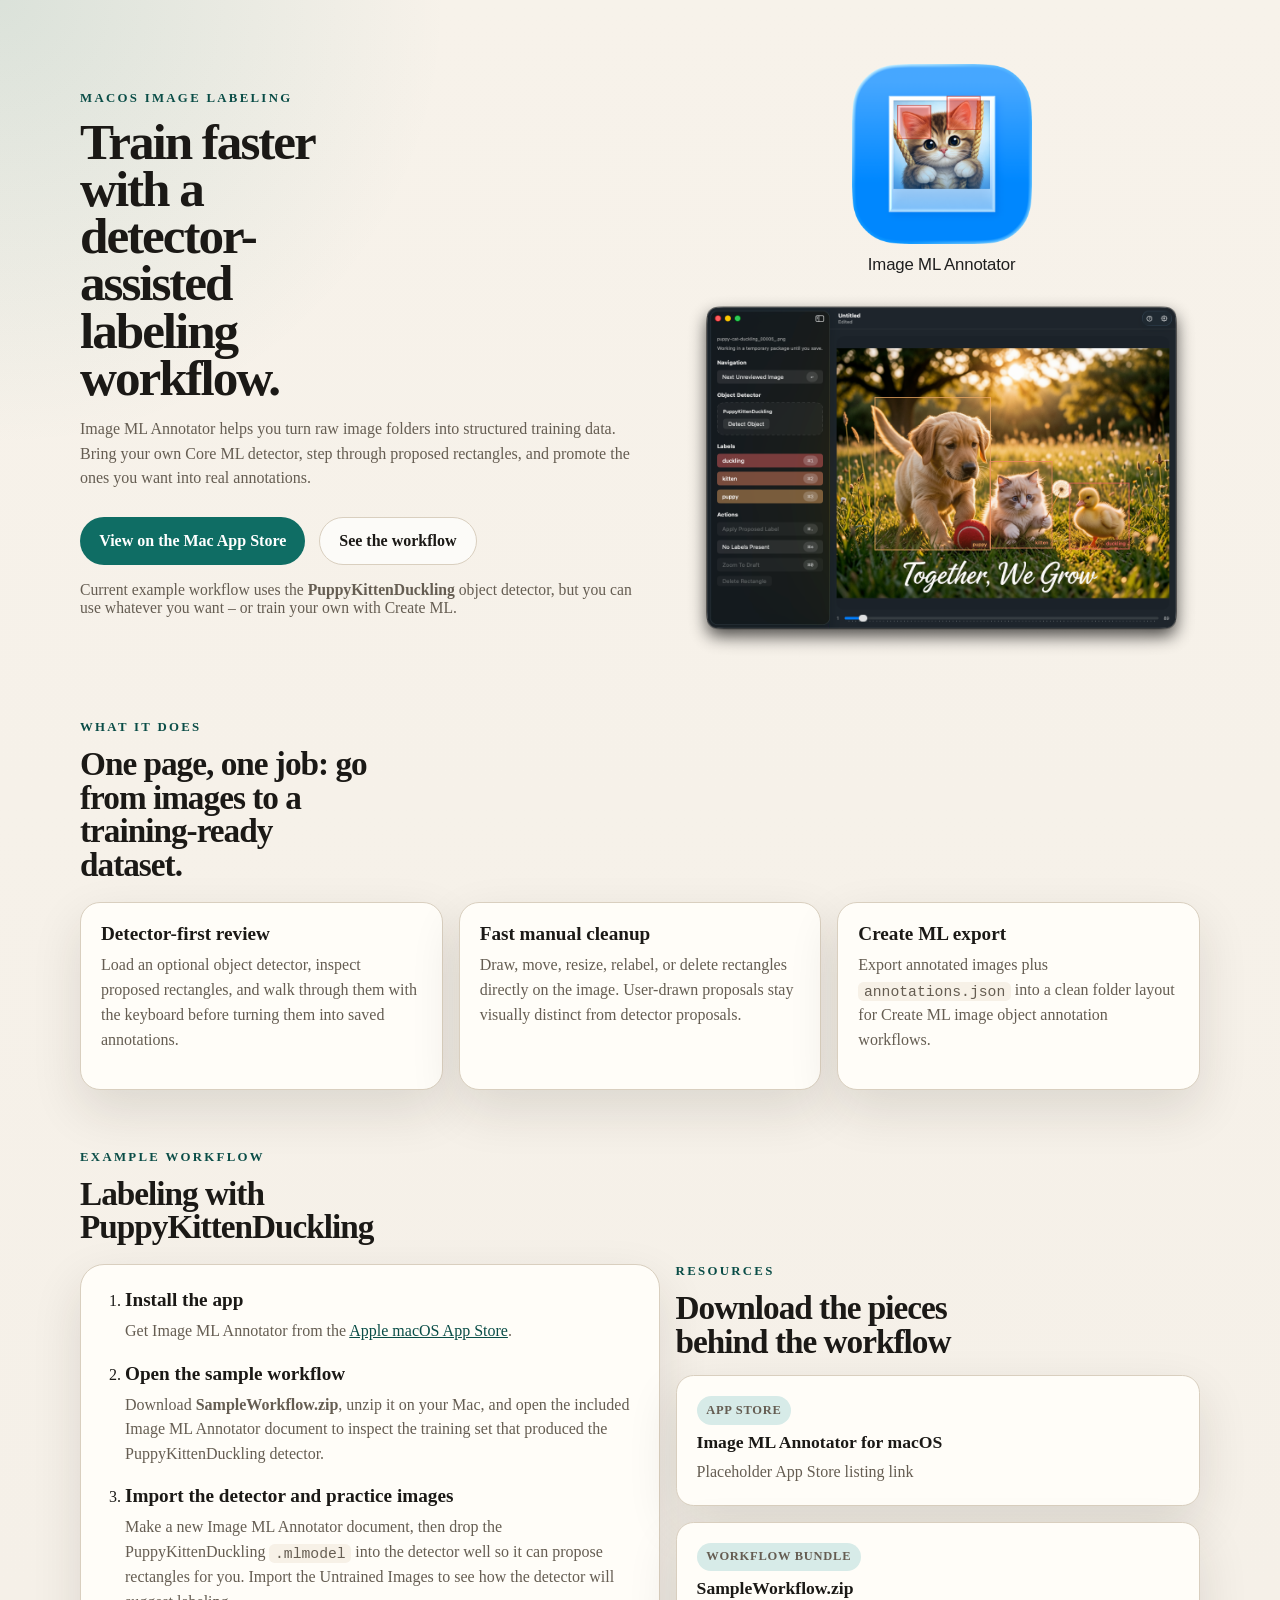
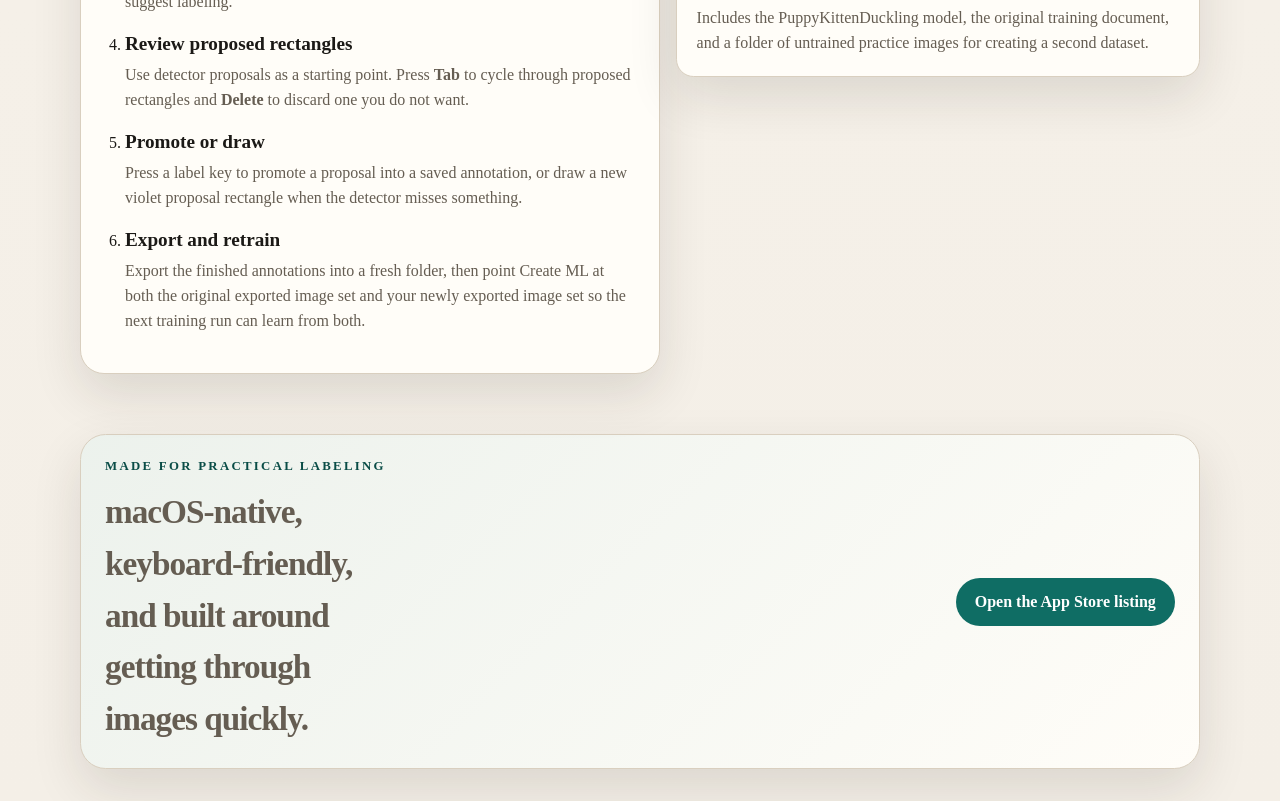
==== index.html @ 3b30fab9 "Moved to a public repository" ====
<!DOCTYPE html>
<html lang="en">
<head>
    <meta charset="utf-8">
    <meta name="viewport" content="width=device-width, initial-scale=1">
    <title>Image ML Annotator</title>
    <meta
        name="description"
        content="Image ML Annotator is a macOS app for labeling images with rectangles, assisted by an object detector."
    >
    <link rel="stylesheet" href="styles.css">
</head>
<body>
    <header class="hero">
        <div class="hero-copy">
            <p class="eyebrow">macOS image labeling</p>
            <h1>Train faster with a detector-assisted labeling workflow.</h1>
            <p class="hero-text">
                Image ML Annotator helps you turn raw image folders into structured training data.
                Bring your own Core ML detector, step through proposed rectangles, and promote the
                ones you want into real annotations.
            </p>
            <div class="hero-actions">
                <a class="button button-primary" href="https://apps.apple.com/us/" target="_blank" rel="noreferrer">
                    View on the Mac App Store
                </a>
                <a class="button button-secondary" href="#workflow">
                    See the workflow
                </a>
            </div>
            <p class="hero-note">
                Current example workflow uses the <strong>PuppyKittenDuckling</strong> object detector, but you can use whatever you want – or train your own with Create ML.
            </p>
        </div>
        <div class="hero-art">
            <div class="icon-frame">
                <img src="img/appicon.png" alt="Image ML Annotator app icon" class="app-icon">
                <p class="finder-caption">Image ML Annotator</p>
            </div>
            <div class="screenshot-frame">
                <img src="img/screenshot1.png" alt="Image ML Annotator main window" class="hero-screenshot">
            </div>
        </div>
    </header>

    <main>
        <section class="section section-intro">
            <div class="section-heading">
                <p class="eyebrow">What it does</p>
                <h2>One page, one job: go from images to a training-ready dataset.</h2>
            </div>
            <div class="feature-grid">
                <article class="feature-card">
                    <h3>Detector-first review</h3>
                    <p>
                        Load an optional object detector, inspect proposed rectangles, and walk through them
                        with the keyboard before turning them into saved annotations.
                    </p>
                </article>
                <article class="feature-card">
                    <h3>Fast manual cleanup</h3>
                    <p>
                        Draw, move, resize, relabel, or delete rectangles directly on the image.
                        User-drawn proposals stay visually distinct from detector proposals.
                    </p>
                </article>
                <article class="feature-card">
                    <h3>Create ML export</h3>
                    <p>
                        Export annotated images plus <code>annotations.json</code> into a clean folder
                        layout for Create ML image object annotation workflows.
                    </p>
                </article>
            </div>
        </section>

        <section id="workflow" class="section workflow-section">
            <div class="section-heading">
                <p class="eyebrow">Example Workflow</p>
                <h2>Labeling with PuppyKittenDuckling</h2>
            </div>
            <div class="workflow-layout">
                <ol class="workflow-steps">
                    <li>
                        <h3>Install the app</h3>
                        <p>
                            Get Image ML Annotator from the
                            <a href="https://apps.apple.com/us/" target="_blank" rel="noreferrer">Apple macOS App Store</a>.
                        </p>
                    </li>
                    <li>
                        <h3>Open the sample workflow</h3>
                        <p>
                            Download <strong>SampleWorkflow.zip</strong>, unzip it on your Mac, and open the included
                            Image ML Annotator document to inspect the training set that produced the
                            PuppyKittenDuckling detector.
                        </p>
                    </li>
                    <li>
                        <h3>Import the detector and practice images</h3>
                        <p>
                            Make a new Image ML Annotator document, then drop the
                            PuppyKittenDuckling <code>.mlmodel</code> into the detector well so it can propose
                            rectangles for you. Import the Untrained Images to see how the detector
                            will suggest labeling.
                        </p>
                    </li>
                    <li>
                        <h3>Review proposed rectangles</h3>
                        <p>
                            Use detector proposals as a starting point. Press <strong>Tab</strong> to cycle
                            through proposed rectangles and <strong>Delete</strong> to discard one you do not want.
                        </p>
                    </li>
                    <li>
                        <h3>Promote or draw</h3>
                        <p>
                            Press a label key to promote a proposal into a saved annotation, or draw a
                            new violet proposal rectangle when the detector misses something.
                        </p>
                    </li>
                    <li>
                        <h3>Export and retrain</h3>
                        <p>
                            Export the finished annotations into a fresh folder, then point Create ML at
                            both the original exported image set and your newly exported image set so the
                            next training run can learn from both.
                        </p>
                    </li>
                </ol>
                <aside class="workflow-resources">
                    <div class="section-heading compact-heading">
                        <p class="eyebrow">Resources</p>
                        <h2>Download the pieces behind the workflow</h2>
                    </div>
                    <div class="resource-grid">
                        <a class="resource-card" href="https://apps.apple.com/us/" target="_blank" rel="noreferrer">
                            <span class="resource-type">App Store</span>
                            <strong>Image ML Annotator for macOS</strong>
                            <span>Placeholder App Store listing link</span>
                        </a>
                        <a class="resource-card" href="resources/SampleWorkflow.zip">
                            <span class="resource-type">Workflow Bundle</span>
                            <strong>SampleWorkflow.zip</strong>
                            <span>
                                Includes the PuppyKittenDuckling model, the original training document, and a
                                folder of untrained practice images for creating a second dataset.
                            </span>
                        </a>
                    </div>
                </aside>
            </div>
        </section>

        <section class="section callout-section">
            <div class="callout">
                <div>
                    <p class="eyebrow">Made for practical labeling</p>
                    <h2>macOS-native, keyboard-friendly, and built around getting through images quickly.</h2>
                </div>
                <a class="button button-primary" href="https://apps.apple.com/us/" target="_blank" rel="noreferrer">
                    Open the App Store listing
                </a>
            </div>
        </section>
    </main>
</body>
</html>
---- styles.css ----
:root {
    --bg: #f4efe7;
    --panel: #fffdf8;
    --panel-strong: #f7f1e7;
    --text: #1b1916;
    --muted: #655d52;
    --accent: #0f6d64;
    --accent-dark: #0a4d47;
    --accent-soft: #d7ebe8;
    --border: #d9cfbf;
    --shadow: 0 20px 50px rgba(43, 35, 24, 0.12);
}

* {
    box-sizing: border-box;
}

html {
    scroll-behavior: smooth;
}

body {
    margin: 0;
    font-family: Georgia, "Times New Roman", serif;
    color: var(--text);
    background:
        radial-gradient(circle at top left, rgba(15, 109, 100, 0.12), transparent 28rem),
        linear-gradient(180deg, #f7f2ea 0%, var(--bg) 100%);
}

a {
    color: var(--accent-dark);
}

main,
.hero {
    width: min(1120px, calc(100vw - 2rem));
    margin: 0 auto;
}

.hero {
    display: grid;
    grid-template-columns: 1.05fr 0.95fr;
    gap: 2rem;
    padding: 4rem 0 2rem;
    align-items: center;
}

.eyebrow {
    margin: 0 0 0.75rem;
    font-size: 0.8rem;
    font-weight: 700;
    letter-spacing: 0.18em;
    text-transform: uppercase;
    color: var(--accent-dark);
}

h1,
h2,
h3,
p {
    margin-top: 0;
}

h1 {
    font-size: clamp(2.6rem, 4vw, 4.9rem);
    line-height: 0.92;
    letter-spacing: -0.04em;
    margin-bottom: 1rem;
    max-width: 11ch;
}

h2 {
    font-size: clamp(1.8rem, 2.6vw, 3rem);
    line-height: 1.02;
    letter-spacing: -0.03em;
    margin-bottom: 0;
    max-width: 18ch;
}

h3 {
    font-size: 1.2rem;
    margin-bottom: 0.5rem;
}

.hero-text,
.feature-card p,
.workflow-steps p,
.resource-card span,
.callout h2 {
    color: var(--muted);
    line-height: 1.55;
}

.hero-actions {
    display: flex;
    gap: 0.85rem;
    flex-wrap: wrap;
    margin: 1.6rem 0 1rem;
}

.button {
    display: inline-flex;
    align-items: center;
    justify-content: center;
    min-height: 3rem;
    padding: 0 1.2rem;
    border-radius: 999px;
    text-decoration: none;
    font-weight: 700;
    transition: transform 120ms ease, background-color 120ms ease;
}

.button:hover {
    transform: translateY(-1px);
}

.button-primary {
    background: var(--accent);
    color: #fff;
}

.button-secondary {
    background: rgba(255, 255, 255, 0.7);
    color: var(--text);
    border: 1px solid var(--border);
}

.hero-note {
    font-size: 0.98rem;
    color: var(--muted);
}

.hero-art {
    display: grid;
    gap: 1rem;
}

.icon-frame {
    display: flex;
    flex-direction: column;
    align-items: center;
    justify-content: flex-start;
    width: fit-content;
    margin: 0 auto;
    background: transparent;
}

.screenshot-frame {
    display: block;
    background: transparent;
}

.placeholder-card {
    border: 2px dashed rgba(15, 109, 100, 0.4);
    background:
        linear-gradient(135deg, rgba(15, 109, 100, 0.08), rgba(255, 255, 255, 0.78)),
        var(--panel);
    border-radius: 1.5rem;
    box-shadow: var(--shadow);
    display: flex;
    align-items: center;
    justify-content: center;
    text-align: center;
    padding: 1.25rem;
    color: var(--accent-dark);
    font-weight: 700;
}

.icon-placeholder {
    min-height: 180px;
}

.app-icon {
    display: block;
    width: min(180px, 100%);
    height: auto;
    max-height: 180px;
    object-fit: contain;
}

.finder-caption {
    margin: 0.7rem 0 0;
    text-align: center;
    font-family: "SF Pro Display", "SF Pro Text", "Helvetica Neue", Helvetica, Arial, sans-serif;
    font-size: 1.05rem;
    font-weight: 500;
    letter-spacing: -0.01em;
    color: #1f1f1f;
}

.hero-screenshot {
    display: block;
    width: 100%;
    height: auto;
    max-height: 420px;
    object-fit: contain;
}

.screenshot-placeholder {
    min-height: 260px;
}

.screenshot-placeholder.wide {
    min-height: 340px;
}

.section {
    padding: 1.75rem 0 2rem;
}

.section-heading {
    margin-bottom: 1.25rem;
}

.feature-grid,
.resource-grid {
    display: grid;
    gap: 1rem;
}

.feature-grid {
    grid-template-columns: repeat(3, minmax(0, 1fr));
}

.feature-card,
.resource-card,
.callout,
.workflow-steps,
.workflow-media .placeholder-card {
    background: var(--panel);
    border: 1px solid var(--border);
    box-shadow: var(--shadow);
}

.feature-card {
    padding: 1.25rem;
    border-radius: 1.25rem;
}

.workflow-layout {
    display: grid;
    grid-template-columns: 1.05fr 0.95fr;
    gap: 1rem;
    align-items: start;
}

.workflow-steps {
    margin: 0;
    padding: 1.5rem 1.5rem 1.5rem 2.75rem;
    border-radius: 1.5rem;
}

.workflow-steps li + li {
    margin-top: 1.15rem;
}

.workflow-resources {
    display: grid;
    gap: 1rem;
}

.compact-heading {
    margin-bottom: 0;
}

.resource-grid {
    grid-template-columns: 1fr;
}

.resource-card {
    display: flex;
    flex-direction: column;
    gap: 0.45rem;
    padding: 1.25rem;
    border-radius: 1.1rem;
    text-decoration: none;
}

.resource-card strong {
    font-size: 1.1rem;
    color: var(--text);
}

.resource-type {
    display: inline-flex;
    width: fit-content;
    padding: 0.28rem 0.6rem;
    border-radius: 999px;
    background: var(--accent-soft);
    color: var(--accent-dark);
    font-size: 0.78rem;
    font-weight: 700;
    letter-spacing: 0.06em;
    text-transform: uppercase;
}

.callout {
    border-radius: 1.6rem;
    padding: 1.5rem;
    display: flex;
    align-items: center;
    justify-content: space-between;
    gap: 1rem;
    background:
        linear-gradient(135deg, rgba(15, 109, 100, 0.08), rgba(255, 253, 248, 0.98)),
        var(--panel);
}

code {
    padding: 0.1rem 0.35rem;
    border-radius: 0.35rem;
    background: var(--panel-strong);
    font-family: "SFMono-Regular", Consolas, monospace;
    font-size: 0.92em;
}

@media (max-width: 900px) {
    .hero,
    .workflow-layout,
    .feature-grid,
    .resource-grid,
    .callout {
        grid-template-columns: 1fr;
        display: grid;
    }

    .callout {
        display: flex;
        flex-direction: column;
        align-items: flex-start;
    }

    h1 {
        max-width: none;
    }
}

@media (max-width: 640px) {
    .hero {
        padding-top: 2rem;
    }

    .workflow-steps {
        padding: 1.25rem 1.25rem 1.25rem 2.25rem;
    }

    .button {
        width: 100%;
    }
}
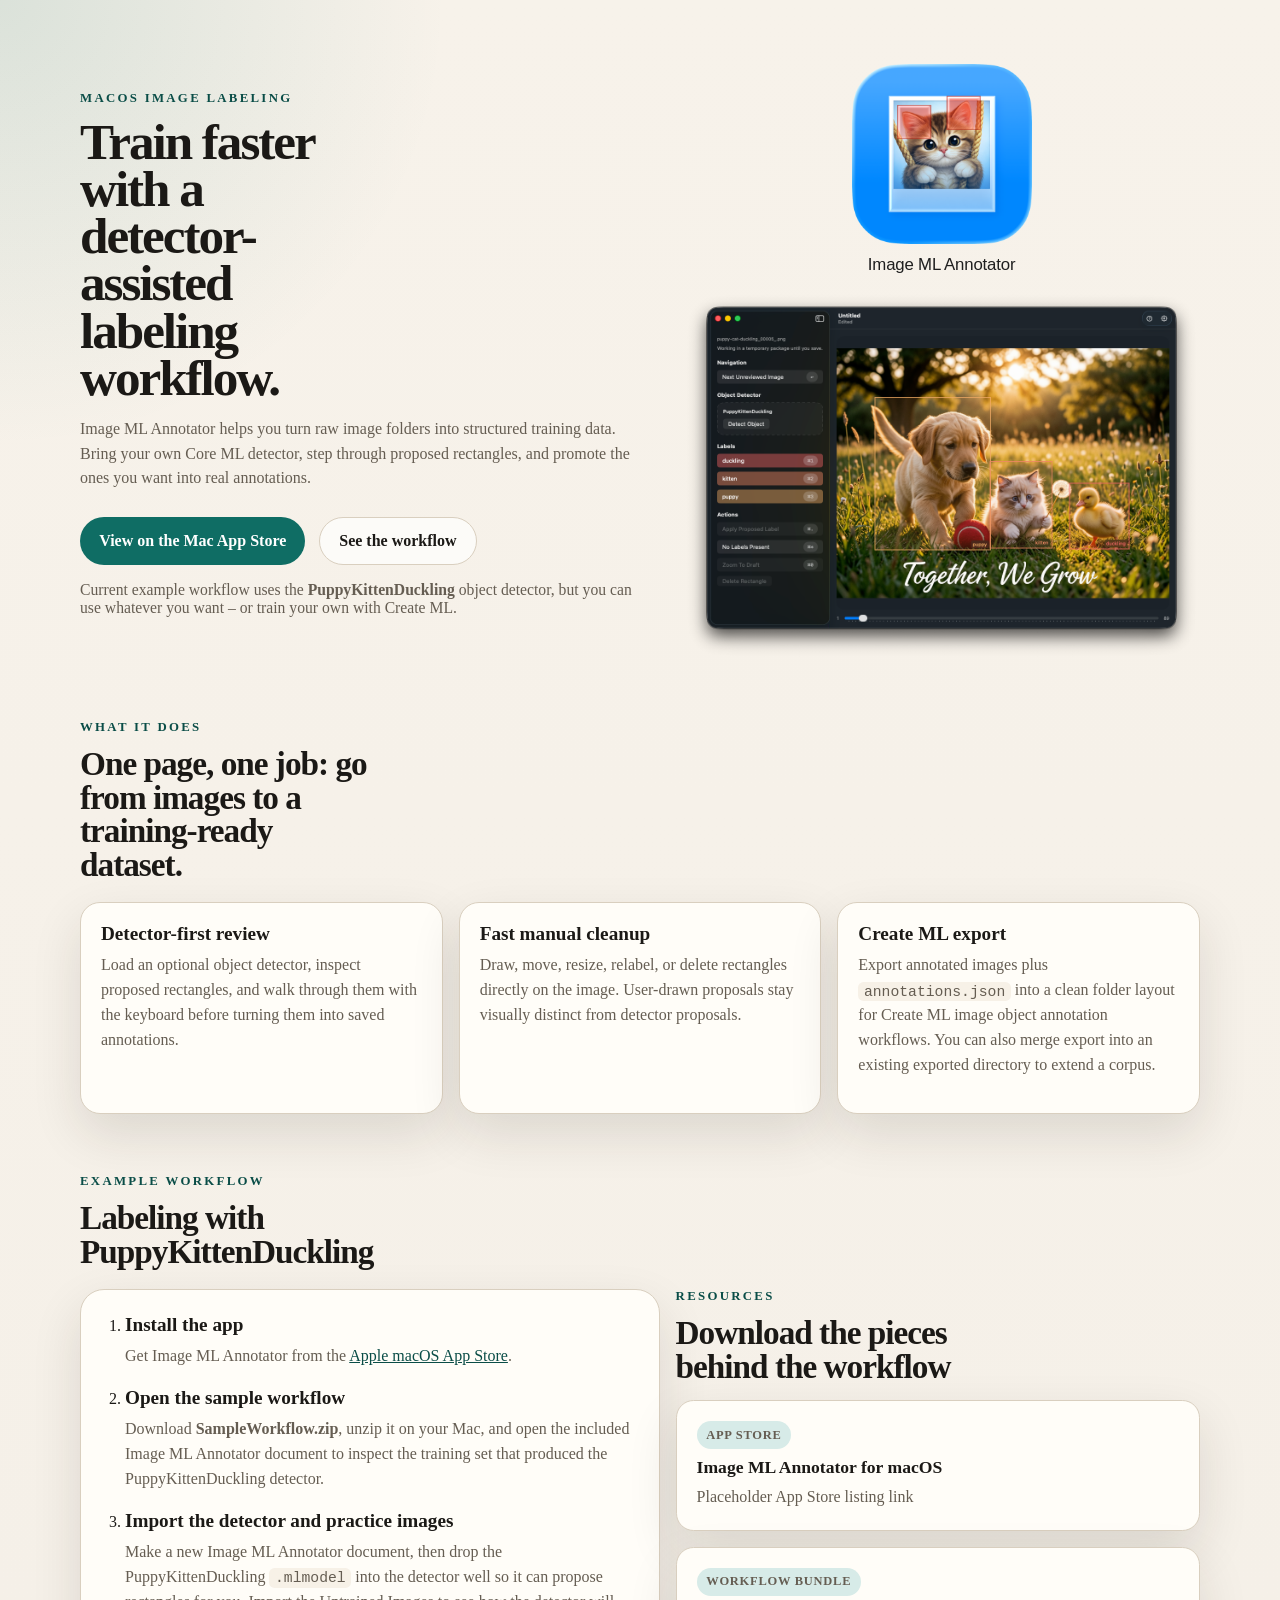
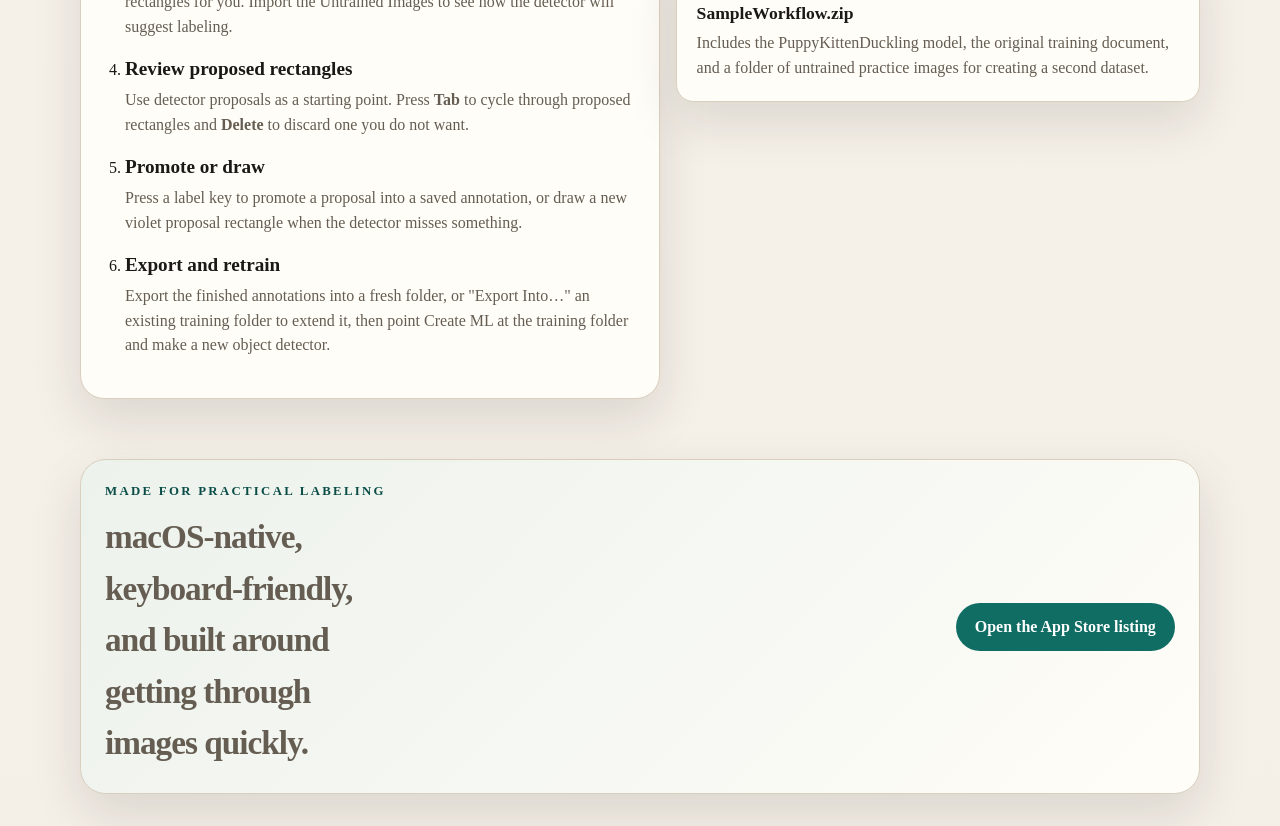
==== commit d0ee9911: "Added a privacy policy" ====
--- a/index.html
+++ b/index.html
@@ -68,7 +68,8 @@
                     <h3>Create ML export</h3>
                     <p>
                         Export annotated images plus <code>annotations.json</code> into a clean folder
-                        layout for Create ML image object annotation workflows.
+                        layout for Create ML image object annotation workflows. You can also merge export
+                        into an existing exported directory to extend a corpus.
                     </p>
                 </article>
             </div>
@@ -122,9 +123,9 @@
                     <li>
                         <h3>Export and retrain</h3>
                         <p>
-                            Export the finished annotations into a fresh folder, then point Create ML at
-                            both the original exported image set and your newly exported image set so the
-                            next training run can learn from both.
+                            Export the finished annotations into a fresh folder, or "Export Into…" an
+                            existing training folder to extend it, then point Create ML at the training
+                            folder and make a new object detector.
                         </p>
                     </li>
                 </ol>
@@ -139,7 +140,7 @@
                             <strong>Image ML Annotator for macOS</strong>
                             <span>Placeholder App Store listing link</span>
                         </a>
-                        <a class="resource-card" href="resources/SampleWorkflow.zip">
+                        <a class="resource-card" href="https://github.com/jimstudt/annotator-website/releases/download/v1.0/SampleWorkflow.zip">
                             <span class="resource-type">Workflow Bundle</span>
                             <strong>SampleWorkflow.zip</strong>
                             <span>
